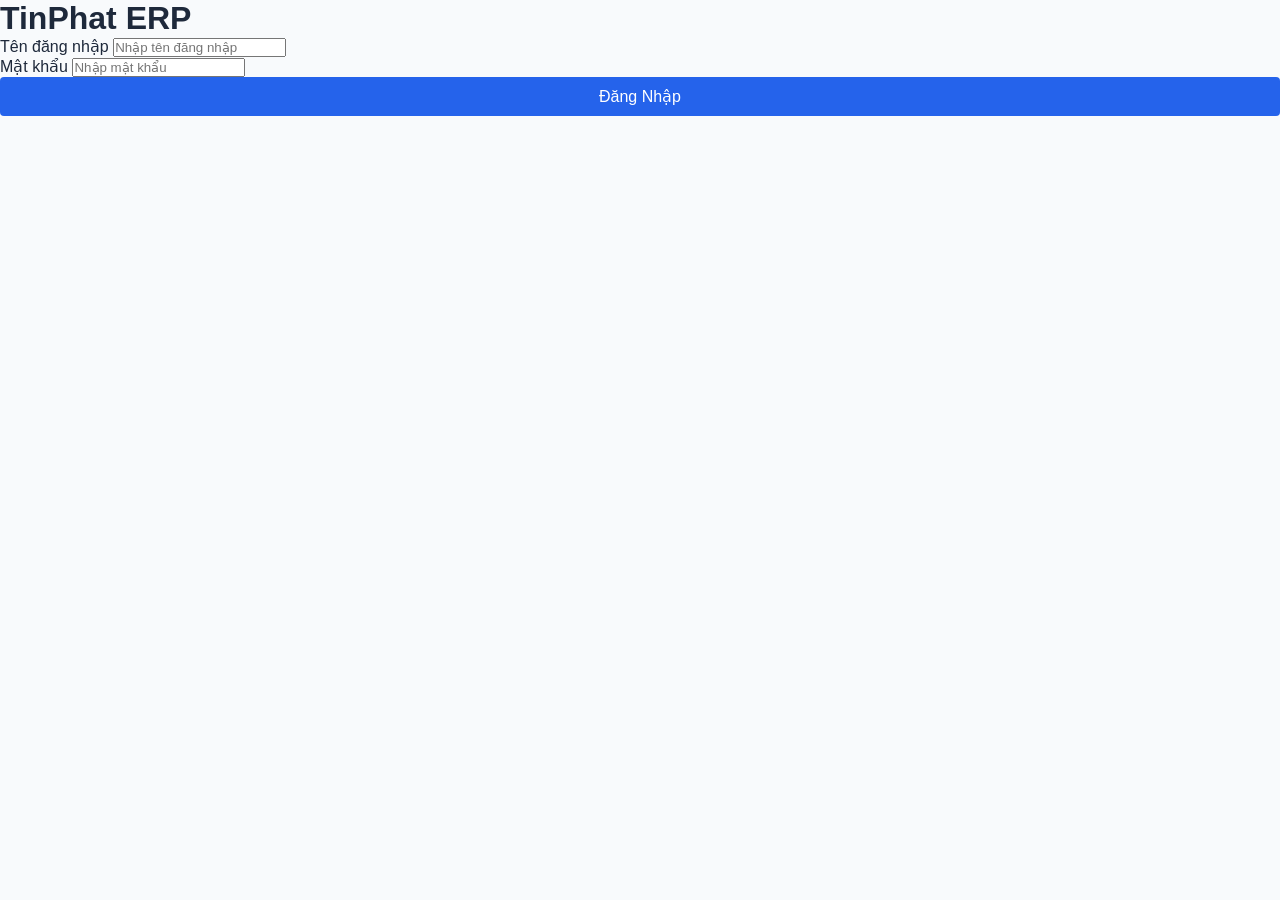
==== login.html @ f9e292d7 "Initial TinPhat-ERP project structure" ====
<!DOCTYPE html>
<html lang="vi">
<head>
    <meta charset="UTF-8">
    <meta name="viewport" content="width=device-width, initial-scale=1.0">
    <title>Đăng Nhập - TinPhat ERP</title>
    <link rel="stylesheet" href="assets/css/style.css">
</head>
<body>
    <div class="login-container">
        <div class="login-box">
            <h1>TinPhat ERP</h1>
            <form>
                <div class="form-group">
                    <label for="username">Tên đăng nhập</label>
                    <input type="text" id="username" placeholder="Nhập tên đăng nhập">
                </div>
                <div class="form-group">
                    <label for="password">Mật khẩu</label>
                    <input type="password" id="password" placeholder="Nhập mật khẩu">
                </div>
                <button type="submit" class="btn-login">Đăng Nhập</button>
            </form>
        </div>
    </div>
</body>
</html>
---- assets/css/style.css ----
:root {
  --primary-color: #2563eb;
  --secondary-color: #64748b;
  --success-color: #10b981;
  --danger-color: #ef4444;
  --warning-color: #f59e0b;
  --bg-color: #f8fafc;
  --text-color: #1e293b;
  --border-color: #e2e8f0;
}

* {
  margin: 0;
  padding: 0;
  box-sizing: border-box;
}

body {
  font-family: 'Segoe UI', Tahoma, Geneva, Verdana, sans-serif;
  background-color: var(--bg-color);
  color: var(--text-color);
}

.btn-login {
  width: 100%;
  padding: 10px;
  background-color: var(--primary-color);
  color: white;
  border: none;
  border-radius: 4px;
  cursor: pointer;
  font-size: 16px;
}

.btn-login:hover {
  background-color: #1d4ed8;
}
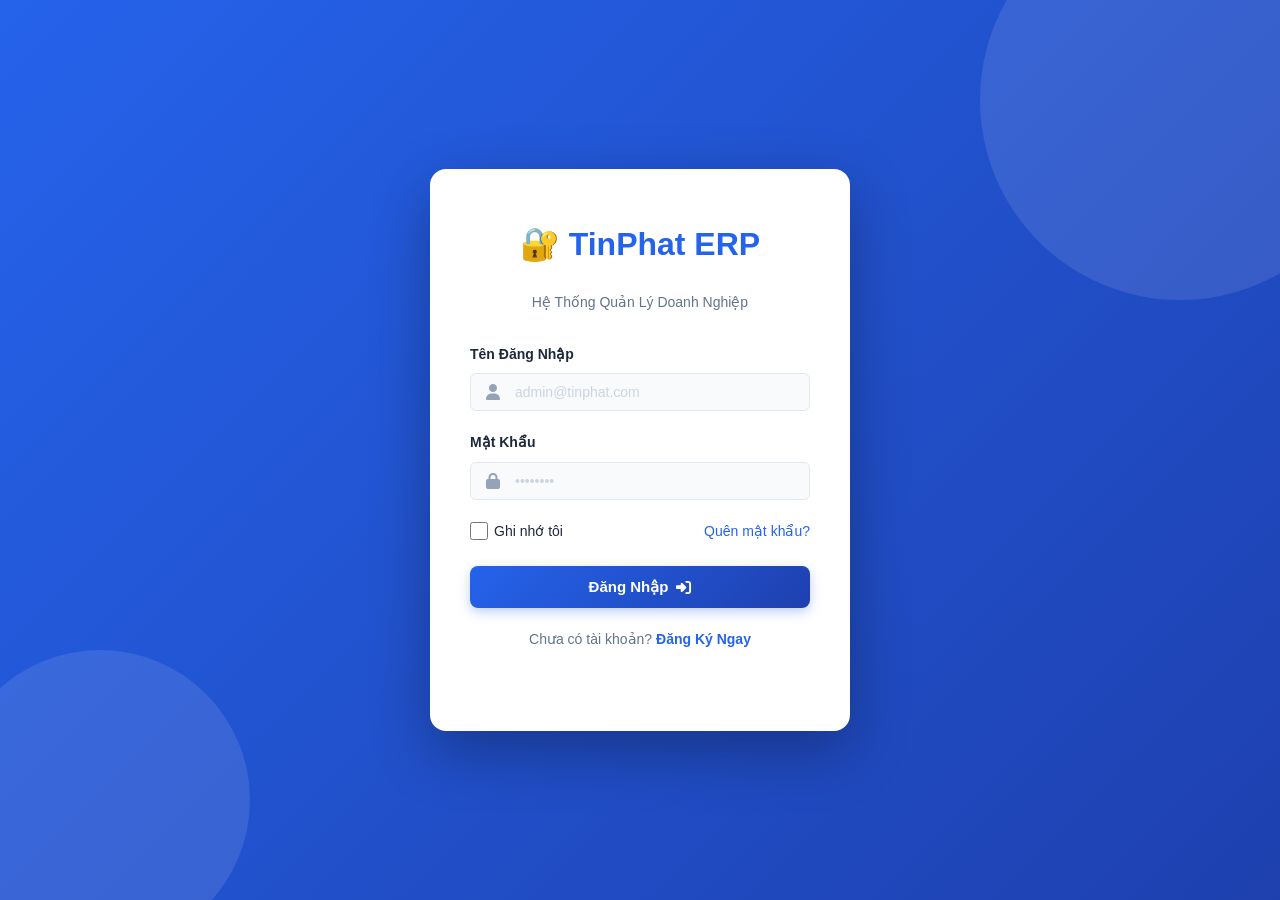
==== commit 044c3339: "Enhanced: Professional login page with validation, animations, and session management + improved ind" ====
--- a/login.html
+++ b/login.html
@@ -5,23 +5,306 @@
     <meta name="viewport" content="width=device-width, initial-scale=1.0">
     <title>Đăng Nhập - TinPhat ERP</title>
     <link rel="stylesheet" href="assets/css/style.css">
+    <link rel="stylesheet" href="https://cdnjs.cloudflare.com/ajax/libs/font-awesome/6.4.0/css/all.min.css">
+    <style>
+        .login-form {
+            animation: slideUp 0.6s ease-out;
+        }
+
+        @keyframes slideUp {
+            from {
+                opacity: 0;
+                transform: translateY(30px);
+            }
+            to {
+                opacity: 1;
+                transform: translateY(0);
+            }
+        }
+
+        .form-group.error input {
+            border-color: var(--danger-color);
+            background-color: rgba(239, 68, 68, 0.05);
+        }
+
+        .error-message {
+            color: var(--danger-color);
+            font-size: 12px;
+            margin-top: 6px;
+            display: none;
+        }
+
+        .form-group.error .error-message {
+            display: block;
+        }
+
+        .remember-forgot {
+            display: flex;
+            justify-content: space-between;
+            align-items: center;
+            margin-bottom: 24px;
+            font-size: 14px;
+        }
+
+        .remember-forgot label {
+            display: flex;
+            align-items: center;
+            gap: 6px;
+            cursor: pointer;
+            color: var(--text-color);
+        }
+
+        .remember-forgot input[type="checkbox"] {
+            width: 18px;
+            height: 18px;
+            cursor: pointer;
+            accent-color: var(--primary-color);
+        }
+
+        .remember-forgot a {
+            color: var(--primary-color);
+            text-decoration: none;
+            transition: var(--transition);
+        }
+
+        .remember-forgot a:hover {
+            text-decoration: underline;
+            color: var(--primary-dark);
+        }
+
+        .login-box p {
+            text-align: center;
+            color: var(--text-light);
+            margin-top: 20px;
+            font-size: 14px;
+        }
+
+        .login-box p a {
+            color: var(--primary-color);
+            text-decoration: none;
+            font-weight: 600;
+            transition: var(--transition);
+        }
+
+        .login-box p a:hover {
+            color: var(--primary-dark);
+        }
+
+        .success-icon {
+            display: none;
+            text-align: center;
+            margin-bottom: 20px;
+        }
+
+        .success-icon i {
+            font-size: 64px;
+            color: var(--success-color);
+            animation: scaleIn 0.5s ease-out;
+        }
+
+        @keyframes scaleIn {
+            from {
+                transform: scale(0);
+            }
+            to {
+                transform: scale(1);
+            }
+        }
+
+        .btn-login {
+            display: flex;
+            align-items: center;
+            justify-content: center;
+            gap: 8px;
+        }
+
+        .btn-login.loading::after {
+            content: '';
+            width: 16px;
+            height: 16px;
+            border: 2px solid rgba(255, 255, 255, 0.3);
+            border-top-color: white;
+            border-radius: 50%;
+            animation: spin 0.8s linear infinite;
+        }
+
+        @keyframes spin {
+            to { transform: rotate(360deg); }
+        }
+
+        .btn-login.loading span {
+            margin-right: 8px;
+        }
+
+        .input-icon {
+            position: relative;
+        }
+
+        .input-icon i {
+            position: absolute;
+            left: 16px;
+            top: 50%;
+            transform: translateY(-50%);
+            color: #94a3b8;
+            pointer-events: none;
+        }
+
+        .input-icon input {
+            padding-left: 44px;
+        }
+    </style>
 </head>
 <body>
     <div class="login-container">
         <div class="login-box">
-            <h1>TinPhat ERP</h1>
-            <form>
+            <div class="success-icon">
+                <i class="fas fa-check-circle"></i>
+            </div>
+            
+            <h1>🔐 TinPhat ERP</h1>
+            <p>Hệ Thống Quản Lý Doanh Nghiệp</p>
+            
+            <form class="login-form" id="loginForm">
                 <div class="form-group">
-                    <label for="username">Tên đăng nhập</label>
-                    <input type="text" id="username" placeholder="Nhập tên đăng nhập">
+                    <label for="username">Tên Đăng Nhập</label>
+                    <div class="input-icon">
+                        <i class="fas fa-user"></i>
+                        <input type="text" id="username" name="username" placeholder="admin@tinphat.com" required>
+                    </div>
+                    <div class="error-message">Vui lòng nhập tên đăng nhập</div>
                 </div>
+                
                 <div class="form-group">
-                    <label for="password">Mật khẩu</label>
-                    <input type="password" id="password" placeholder="Nhập mật khẩu">
+                    <label for="password">Mật Khẩu</label>
+                    <div class="input-icon">
+                        <i class="fas fa-lock"></i>
+                        <input type="password" id="password" name="password" placeholder="••••••••" required>
+                    </div>
+                    <div class="error-message">Vui lòng nhập mật khẩu</div>
                 </div>
-                <button type="submit" class="btn-login">Đăng Nhập</button>
+                
+                <div class="remember-forgot">
+                    <label>
+                        <input type="checkbox" id="remember" name="remember">
+                        Ghi nhớ tôi
+                    </label>
+                    <a href="#">Quên mật khẩu?</a>
+                </div>
+                
+                <button type="submit" class="btn-login">
+                    <span>Đăng Nhập</span>
+                    <i class="fas fa-sign-in-alt"></i>
+                </button>
             </form>
+            
+            <p>Chưa có tài khoản? <a href="#signup">Đăng Ký Ngay</a></p>
         </div>
     </div>
+
+    <script>
+        const loginForm = document.getElementById('loginForm');
+        const usernameInput = document.getElementById('username');
+        const passwordInput = document.getElementById('password');
+        const rememberCheckbox = document.getElementById('remember');
+        const successIcon = document.querySelector('.success-icon');
+
+        // Load saved credentials if available
+        window.addEventListener('load', () => {
+            const savedUsername = localStorage.getItem('saved_username');
+            if (savedUsername) {
+                usernameInput.value = savedUsername;
+                rememberCheckbox.checked = true;
+            }
+        });
+
+        // Form validation
+        function validateForm() {
+            let isValid = true;
+
+            // Validate username
+            if (usernameInput.value.trim() === '') {
+                usernameInput.parentElement.parentElement.classList.add('error');
+                isValid = false;
+            } else {
+                usernameInput.parentElement.parentElement.classList.remove('error');
+            }
+
+            // Validate password
+            if (passwordInput.value.trim() === '') {
+                passwordInput.parentElement.parentElement.classList.add('error');
+                isValid = false;
+            } else if (passwordInput.value.length < 6) {
+                passwordInput.parentElement.parentElement.classList.add('error');
+                passwordInput.parentElement.parentElement.querySelector('.error-message').textContent = 'Mật khẩu phải có ít nhất 6 ký tự';
+                isValid = false;
+            } else {
+                passwordInput.parentElement.parentElement.classList.remove('error');
+            }
+
+            return isValid;
+        }
+
+        // Remove error on input
+        usernameInput.addEventListener('input', () => {
+            usernameInput.parentElement.parentElement.classList.remove('error');
+        });
+
+        passwordInput.addEventListener('input', () => {
+            passwordInput.parentElement.parentElement.classList.remove('error');
+        });
+
+        // Form submission
+        loginForm.addEventListener('submit', async (e) => {
+            e.preventDefault();
+
+            if (!validateForm()) {
+                return;
+            }
+
+            const loginBtn = loginForm.querySelector('.btn-login');
+            loginBtn.classList.add('loading');
+            loginBtn.disabled = true;
+
+            try {
+                // Simulate API call
+                await new Promise(resolve => setTimeout(resolve, 2000));
+
+                // Save credentials if remember me is checked
+                if (rememberCheckbox.checked) {
+                    localStorage.setItem('saved_username', usernameInput.value);
+                } else {
+                    localStorage.removeItem('saved_username');
+                }
+
+                // Save login session
+                sessionStorage.setItem('user_logged_in', 'true');
+                sessionStorage.setItem('username', usernameInput.value);
+                sessionStorage.setItem('login_time', new Date().toISOString());
+
+                // Show success
+                loginForm.style.display = 'none';
+                document.querySelector('.login-box p').style.display = 'none';
+                successIcon.style.display = 'block';
+
+                // Redirect after 1.5 seconds
+                setTimeout(() => {
+                    window.location.href = 'index.html';
+                }, 1500);
+
+            } catch (error) {
+                console.error('Login error:', error);
+                alert('Có lỗi xảy ra. Vui lòng thử lại!');
+                loginBtn.classList.remove('loading');
+                loginBtn.disabled = false;
+            }
+        });
+
+        // Keyboard shortcuts
+        document.addEventListener('keypress', (e) => {
+            if (e.key === 'Enter' && document.activeElement === passwordInput) {
+                loginForm.dispatchEvent(new Event('submit'));
+            }
+        });
+    </script>
 </body>
 </html>
--- a/assets/css/style.css
+++ b/assets/css/style.css
@@ -1,12 +1,20 @@
 :root {
   --primary-color: #2563eb;
+  --primary-dark: #1e40af;
   --secondary-color: #64748b;
   --success-color: #10b981;
   --danger-color: #ef4444;
   --warning-color: #f59e0b;
+  --info-color: #0ea5e9;
   --bg-color: #f8fafc;
+  --bg-dark: #0f172a;
   --text-color: #1e293b;
+  --text-light: #64748b;
   --border-color: #e2e8f0;
+  --shadow-sm: 0 1px 2px rgba(0, 0, 0, 0.05);
+  --shadow-md: 0 4px 6px rgba(0, 0, 0, 0.1);
+  --shadow-lg: 0 10px 15px rgba(0, 0, 0, 0.1);
+  --transition: all 0.3s cubic-bezier(0.4, 0, 0.2, 1);
 }
 
 * {
@@ -15,23 +23,386 @@
   box-sizing: border-box;
 }
 
+html {
+  scroll-behavior: smooth;
+}
+
 body {
-  font-family: 'Segoe UI', Tahoma, Geneva, Verdana, sans-serif;
+  font-family: 'Inter', 'Segoe UI', -apple-system, BlinkMacSystemFont, sans-serif;
   background-color: var(--bg-color);
   color: var(--text-color);
-}
-
-.btn-login {
-  width: 100%;
-  padding: 10px;
-  background-color: var(--primary-color);
+  line-height: 1.6;
+  -webkit-font-smoothing: antialiased;
+  -moz-osx-font-smoothing: grayscale;
+}
+
+/* ========== LOGIN PAGE ========== */
+.login-container {
+  min-height: 100vh;
+  display: flex;
+  align-items: center;
+  justify-content: center;
+  background: linear-gradient(135deg, #2563eb 0%, #1e40af 100%);
+  position: relative;
+  overflow: hidden;
+}
+
+.login-container::before {
+  content: '';
+  position: absolute;
+  width: 400px;
+  height: 400px;
+  background: rgba(255, 255, 255, 0.1);
+  border-radius: 50%;
+  top: -100px;
+  right: -100px;
+}
+
+.login-container::after {
+  content: '';
+  position: absolute;
+  width: 300px;
+  height: 300px;
+  background: rgba(255, 255, 255, 0.1);
+  border-radius: 50%;
+  bottom: -50px;
+  left: -50px;
+}
+
+.login-box {
+  background: white;
+  padding: 50px 40px;
+  border-radius: 16px;
+  box-shadow: 0 20px 60px rgba(0, 0, 0, 0.3);
+  width: 100%;
+  max-width: 420px;
+  position: relative;
+  z-index: 1;
+  backdrop-filter: blur(10px);
+}
+
+.login-box h1 {
+  font-size: 32px;
+  font-weight: 700;
+  color: var(--primary-color);
+  margin-bottom: 10px;
+  text-align: center;
+}
+
+.login-box > p {
+  text-align: center;
+  color: var(--text-light);
+  margin-bottom: 30px;
+  font-size: 14px;
+}
+
+.form-group {
+  margin-bottom: 20px;
+}
+
+.form-group label {
+  display: block;
+  font-size: 14px;
+  font-weight: 600;
+  color: var(--text-color);
+  margin-bottom: 8px;
+}
+
+.form-group input {
+  width: 100%;
+  padding: 12px 16px;
+  border: 1.5px solid var(--border-color);
+  border-radius: 8px;
+  font-size: 14px;
+  transition: var(--transition);
+  background-color: #f9fafb;
+}
+
+.form-group input:focus {
+  outline: none;
+  border-color: var(--primary-color);
+  background-color: white;
+  box-shadow: 0 0 0 3px rgba(37, 99, 235, 0.1);
+}
+
+.form-group input::placeholder {
+  color: #cbd5e1;
+}
+
+/* ========== BUTTONS ========== */
+.btn-login,
+.btn-add,
+.btn-primary {
+  width: 100%;
+  padding: 12px 24px;
+  background: linear-gradient(135deg, var(--primary-color) 0%, var(--primary-dark) 100%);
   color: white;
   border: none;
-  border-radius: 4px;
+  border-radius: 8px;
+  font-size: 15px;
+  font-weight: 600;
   cursor: pointer;
-  font-size: 16px;
-}
-
-.btn-login:hover {
-  background-color: #1d4ed8;
-}
+  transition: var(--transition);
+  box-shadow: 0 4px 12px rgba(37, 99, 235, 0.3);
+  position: relative;
+  overflow: hidden;
+}
+
+.btn-login::before,
+.btn-add::before,
+.btn-primary::before {
+  content: '';
+  position: absolute;
+  top: 0;
+  left: -100%;
+  width: 100%;
+  height: 100%;
+  background: rgba(255, 255, 255, 0.2);
+  transition: left 0.3s ease;
+  z-index: -1;
+}
+
+.btn-login:hover,
+.btn-add:hover,
+.btn-primary:hover {
+  transform: translateY(-2px);
+  box-shadow: 0 6px 20px rgba(37, 99, 235, 0.4);
+}
+
+.btn-login:active,
+.btn-add:active,
+.btn-primary:active {
+  transform: translateY(0);
+}
+
+.btn-secondary {
+  background-color: var(--secondary-color);
+  color: white;
+  border: none;
+  padding: 10px 16px;
+  border-radius: 6px;
+  cursor: pointer;
+  font-size: 14px;
+  transition: var(--transition);
+}
+
+.btn-secondary:hover {
+  background-color: #475569;
+}
+
+/* ========== FORMS ========== */
+input[type="text"],
+input[type="email"],
+input[type="password"],
+input[type="date"],
+select,
+textarea {
+  width: 100%;
+  padding: 10px 14px;
+  border: 1px solid var(--border-color);
+  border-radius: 6px;
+  font-size: 14px;
+  font-family: inherit;
+  transition: var(--transition);
+}
+
+input:focus,
+select:focus,
+textarea:focus {
+  outline: none;
+  border-color: var(--primary-color);
+  box-shadow: 0 0 0 3px rgba(37, 99, 235, 0.1);
+}
+
+textarea {
+  resize: vertical;
+  min-height: 100px;
+}
+
+/* ========== TABLES ========== */
+table {
+  width: 100%;
+  border-collapse: collapse;
+  font-size: 14px;
+}
+
+thead {
+  background-color: #f1f5f9;
+}
+
+th {
+  padding: 14px;
+  text-align: left;
+  font-weight: 600;
+  color: var(--text-color);
+  border-bottom: 2px solid var(--border-color);
+}
+
+td {
+  padding: 14px;
+  border-bottom: 1px solid var(--border-color);
+  color: var(--text-color);
+}
+
+tbody tr {
+  transition: var(--transition);
+}
+
+tbody tr:hover {
+  background-color: #f9fafb;
+  box-shadow: inset 0 0 10px rgba(0, 0, 0, 0.02);
+}
+
+/* ========== BADGES & STATUS ========== */
+.badge {
+  display: inline-block;
+  padding: 6px 12px;
+  border-radius: 20px;
+  font-size: 12px;
+  font-weight: 600;
+  text-transform: uppercase;
+  letter-spacing: 0.5px;
+}
+
+.badge-success {
+  background-color: #d1fae5;
+  color: #065f46;
+}
+
+.badge-warning {
+  background-color: #fef3c7;
+  color: #92400e;
+}
+
+.badge-danger {
+  background-color: #fee2e2;
+  color: #991b1b;
+}
+
+.badge-info {
+  background-color: #cffafe;
+  color: #164e63;
+}
+
+.badge-primary {
+  background-color: #dbeafe;
+  color: #1e3a8a;
+}
+
+/* ========== CARDS & COMPONENTS ========== */
+.card {
+  background-color: white;
+  border-radius: 10px;
+  box-shadow: var(--shadow-md);
+  padding: 24px;
+  transition: var(--transition);
+  border: 1px solid var(--border-color);
+}
+
+.card:hover {
+  transform: translateY(-4px);
+  box-shadow: var(--shadow-lg);
+}
+
+.card-title {
+  font-size: 13px;
+  text-transform: uppercase;
+  letter-spacing: 0.5px;
+  color: var(--text-light);
+  margin-bottom: 12px;
+  font-weight: 600;
+}
+
+.card-value {
+  font-size: 36px;
+  font-weight: 700;
+  color: var(--text-color);
+  margin-bottom: 8px;
+}
+
+.card-footer {
+  font-size: 13px;
+  color: var(--text-light);
+}
+
+.card-icon {
+  display: inline-block;
+  width: 48px;
+  height: 48px;
+  background: linear-gradient(135deg, rgba(37, 99, 235, 0.2) 0%, rgba(37, 99, 235, 0.1) 100%);
+  border-radius: 10px;
+  display: flex;
+  align-items: center;
+  justify-content: center;
+  font-size: 24px;
+  margin-bottom: 12px;
+}
+
+/* ========== ANIMATIONS ========== */
+@keyframes slideIn {
+  from {
+    opacity: 0;
+    transform: translateY(10px);
+  }
+  to {
+    opacity: 1;
+    transform: translateY(0);
+  }
+}
+
+@keyframes fadeIn {
+  from {
+    opacity: 0;
+  }
+  to {
+    opacity: 1;
+  }
+}
+
+.animate-in {
+  animation: slideIn 0.3s ease-out;
+}
+
+/* ========== TEXT UTILITIES ========== */
+h1, h2, h3, h4, h5, h6 {
+  font-weight: 700;
+  color: var(--text-color);
+  margin-bottom: 12px;
+}
+
+h1 { font-size: 32px; }
+h2 { font-size: 28px; }
+h3 { font-size: 22px; }
+h4 { font-size: 18px; }
+h5 { font-size: 16px; }
+h6 { font-size: 14px; }
+
+.text-muted {
+  color: var(--text-light);
+}
+
+.text-center {
+  text-align: center;
+}
+
+.text-right {
+  text-align: right;
+}
+
+/* ========== SPACING UTILITIES ========== */
+.mt-0 { margin-top: 0; }
+.mt-1 { margin-top: 8px; }
+.mt-2 { margin-top: 16px; }
+.mt-3 { margin-top: 24px; }
+.mt-4 { margin-top: 32px; }
+
+.mb-0 { margin-bottom: 0; }
+.mb-1 { margin-bottom: 8px; }
+.mb-2 { margin-bottom: 16px; }
+.mb-3 { margin-bottom: 24px; }
+.mb-4 { margin-bottom: 32px; }
+
+.p-1 { padding: 8px; }
+.p-2 { padding: 16px; }
+.p-3 { padding: 24px; }
+.p-4 { padding: 32px; }
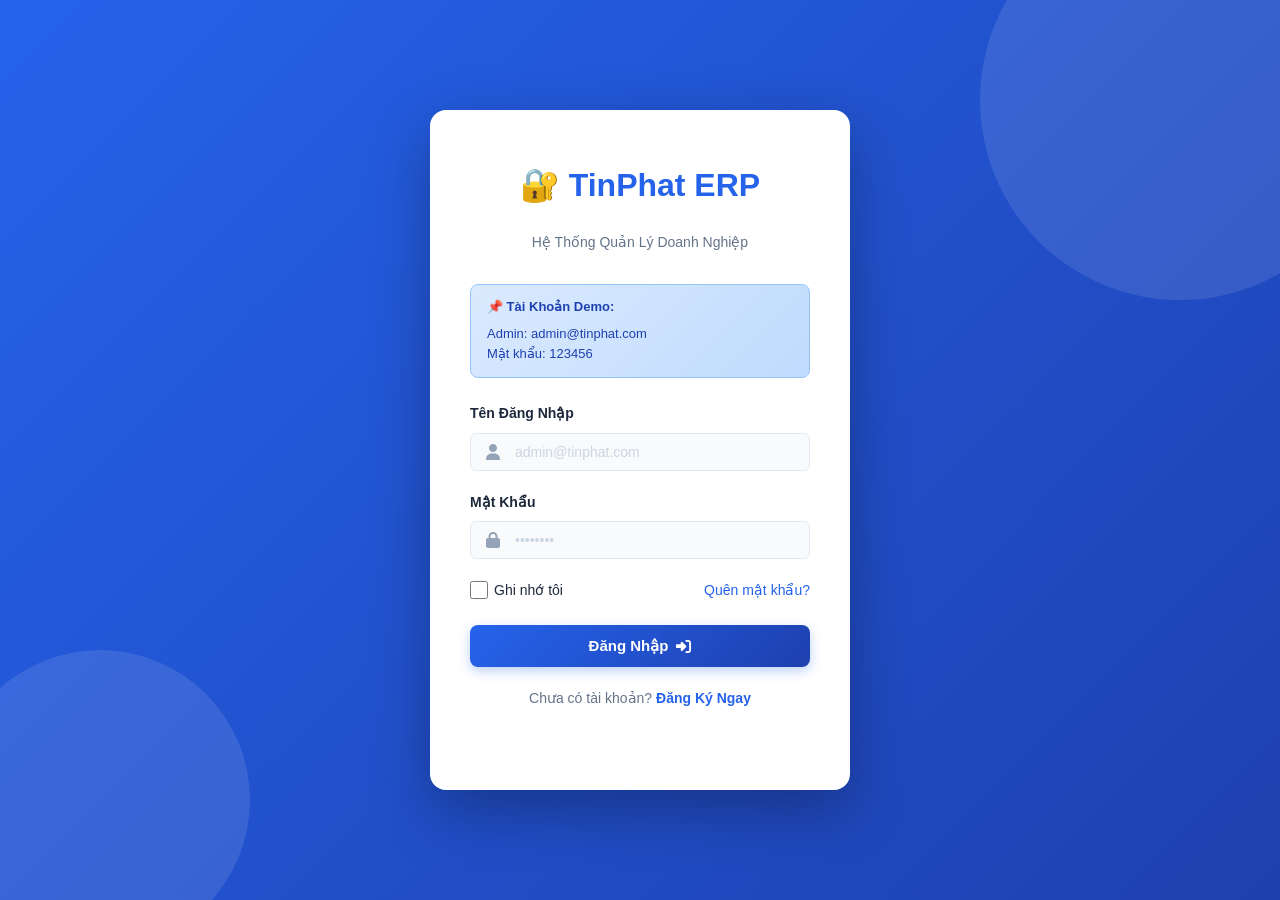
==== commit 6b62055f: "Updated: Add hardcoded demo credentials (admin@tinphat.com / 123456)" ====
--- a/login.html
+++ b/login.html
@@ -152,6 +152,21 @@
         .input-icon input {
             padding-left: 44px;
         }
+
+        .demo-info {
+            background: linear-gradient(135deg, #dbeafe 0%, #bfdbfe 100%);
+            border: 1px solid #93c5fd;
+            padding: 12px 16px;
+            border-radius: 8px;
+            margin-bottom: 24px;
+            font-size: 13px;
+            color: #1e40af;
+        }
+
+        .demo-info strong {
+            display: block;
+            margin-bottom: 6px;
+        }
     </style>
 </head>
 <body>
@@ -163,6 +178,12 @@
             
             <h1>🔐 TinPhat ERP</h1>
             <p>Hệ Thống Quản Lý Doanh Nghiệp</p>
+            
+            <div class="demo-info">
+                <strong>📌 Tài Khoản Demo:</strong>
+                Admin: admin@tinphat.com<br>
+                Mật khẩu: 123456
+            </div>
             
             <form class="login-form" id="loginForm">
                 <div class="form-group">
@@ -180,7 +201,7 @@
                         <i class="fas fa-lock"></i>
                         <input type="password" id="password" name="password" placeholder="••••••••" required>
                     </div>
-                    <div class="error-message">Vui lòng nhập mật khẩu</div>
+                    <div class="error-message">Vui lòng nhập mật khẩu chính xác</div>
                 </div>
                 
                 <div class="remember-forgot">
@@ -202,6 +223,13 @@
     </div>
 
     <script>
+        // Demo credentials database
+        const credentials = {
+            'admin@tinphat.com': '123456',
+            'user@tinphat.com': '123456',
+            'manager@tinphat.com': '123456'
+        };
+
         const loginForm = document.getElementById('loginForm');
         const usernameInput = document.getElementById('username');
         const passwordInput = document.getElementById('password');
@@ -233,15 +261,16 @@
             if (passwordInput.value.trim() === '') {
                 passwordInput.parentElement.parentElement.classList.add('error');
                 isValid = false;
-            } else if (passwordInput.value.length < 6) {
-                passwordInput.parentElement.parentElement.classList.add('error');
-                passwordInput.parentElement.parentElement.querySelector('.error-message').textContent = 'Mật khẩu phải có ít nhất 6 ký tự';
-                isValid = false;
             } else {
                 passwordInput.parentElement.parentElement.classList.remove('error');
             }
 
             return isValid;
+        }
+
+        // Check credentials
+        function authenticateUser(username, password) {
+            return credentials[username] === password;
         }
 
         // Remove error on input
@@ -261,29 +290,42 @@
                 return;
             }
 
+            const username = usernameInput.value.trim();
+            const password = passwordInput.value.trim();
+
             const loginBtn = loginForm.querySelector('.btn-login');
             loginBtn.classList.add('loading');
             loginBtn.disabled = true;
 
             try {
-                // Simulate API call
-                await new Promise(resolve => setTimeout(resolve, 2000));
+                // Simulate API call delay
+                await new Promise(resolve => setTimeout(resolve, 1500));
+
+                // Verify credentials
+                if (!authenticateUser(username, password)) {
+                    passwordInput.parentElement.parentElement.classList.add('error');
+                    loginBtn.classList.remove('loading');
+                    loginBtn.disabled = false;
+                    return;
+                }
 
                 // Save credentials if remember me is checked
                 if (rememberCheckbox.checked) {
-                    localStorage.setItem('saved_username', usernameInput.value);
+                    localStorage.setItem('saved_username', username);
                 } else {
                     localStorage.removeItem('saved_username');
                 }
 
                 // Save login session
                 sessionStorage.setItem('user_logged_in', 'true');
-                sessionStorage.setItem('username', usernameInput.value);
+                sessionStorage.setItem('username', username);
                 sessionStorage.setItem('login_time', new Date().toISOString());
+                sessionStorage.setItem('user_role', 'admin');
 
                 // Show success
                 loginForm.style.display = 'none';
-                document.querySelector('.login-box p').style.display = 'none';
+                document.querySelectorAll('.login-box p').forEach(p => p.style.display = 'none');
+                document.querySelector('.demo-info').style.display = 'none';
                 successIcon.style.display = 'block';
 
                 // Redirect after 1.5 seconds
